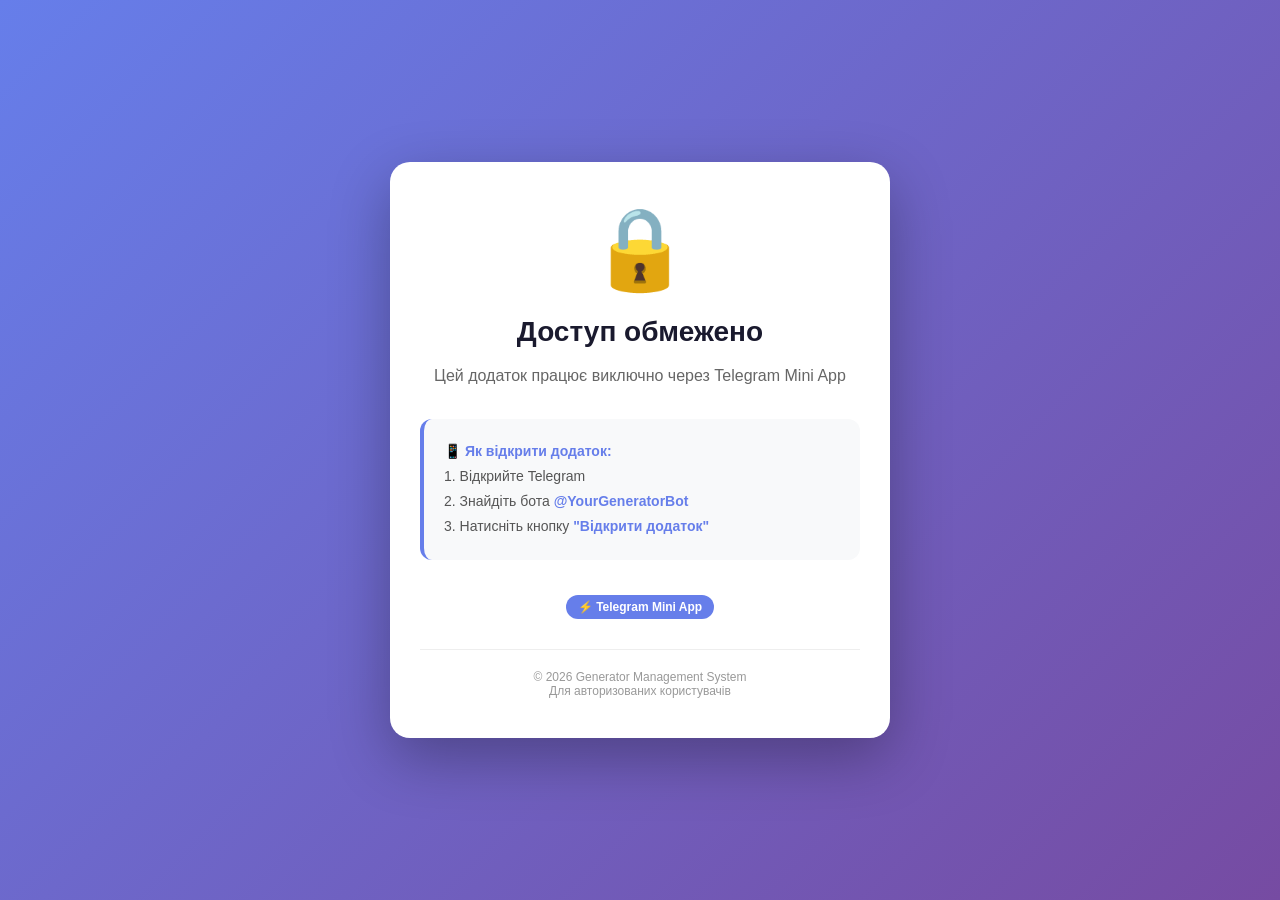
==== webapp/block.html @ be591e9b "Add: заглушка для прямого доступу до webapp" ====
<!DOCTYPE html>
<html lang="uk">
<head>
    <meta charset="UTF-8">
    <meta name="viewport" content="width=device-width, initial-scale=1.0">
    <title>⚡ Генератор</title>
    <style>
        * {
            margin: 0;
            padding: 0;
            box-sizing: border-box;
        }

        body {
            font-family: -apple-system, BlinkMacSystemFont, 'Segoe UI', Roboto, Helvetica, Arial, sans-serif;
            background: linear-gradient(135deg, #667eea 0%, #764ba2 100%);
            min-height: 100vh;
            display: flex;
            align-items: center;
            justify-content: center;
            padding: 20px;
            color: #333;
        }

        .block-container {
            background: white;
            border-radius: 20px;
            box-shadow: 0 20px 60px rgba(0, 0, 0, 0.3);
            max-width: 500px;
            width: 100%;
            padding: 40px 30px;
            text-align: center;
            animation: slideUp 0.6s ease-out;
        }

        @keyframes slideUp {
            from {
                opacity: 0;
                transform: translateY(30px);
            }
            to {
                opacity: 1;
                transform: translateY(0);
            }
        }

        .icon {
            font-size: 80px;
            margin-bottom: 20px;
            animation: bounce 2s infinite;
        }

        @keyframes bounce {
            0%, 100% { transform: translateY(0); }
            50% { transform: translateY(-10px); }
        }

        h1 {
            font-size: 28px;
            font-weight: 700;
            margin-bottom: 15px;
            color: #1a1a2e;
        }

        .subtitle {
            font-size: 16px;
            color: #666;
            margin-bottom: 30px;
            line-height: 1.6;
        }

        .info-box {
            background: #f8f9fa;
            border-radius: 12px;
            padding: 20px;
            margin: 25px 0;
            border-left: 4px solid #667eea;
        }

        .info-box p {
            font-size: 14px;
            color: #555;
            line-height: 1.8;
            text-align: left;
        }

        .info-box strong {
            color: #667eea;
            font-weight: 600;
        }

        .telegram-btn {
            display: inline-flex;
            align-items: center;
            justify-content: center;
            gap: 10px;
            background: linear-gradient(135deg, #667eea 0%, #764ba2 100%);
            color: white;
            text-decoration: none;
            padding: 15px 30px;
            border-radius: 12px;
            font-size: 16px;
            font-weight: 600;
            transition: all 0.3s ease;
            box-shadow: 0 4px 15px rgba(102, 126, 234, 0.4);
            margin-top: 10px;
        }

        .telegram-btn:hover {
            transform: translateY(-2px);
            box-shadow: 0 6px 20px rgba(102, 126, 234, 0.6);
        }

        .telegram-btn:active {
            transform: translateY(0);
        }

        .footer {
            margin-top: 30px;
            padding-top: 20px;
            border-top: 1px solid #eee;
            font-size: 12px;
            color: #999;
        }

        .badge {
            display: inline-block;
            background: #667eea;
            color: white;
            padding: 5px 12px;
            border-radius: 20px;
            font-size: 12px;
            font-weight: 600;
            margin-top: 10px;
        }

        @media (max-width: 480px) {
            .block-container {
                padding: 30px 20px;
            }
            h1 {
                font-size: 24px;
            }
            .icon {
                font-size: 60px;
            }
        }
    </style>
</head>
<body>
    <div class="block-container">
        <div class="icon">🔒</div>
        <h1>Доступ обмежено</h1>
        <p class="subtitle">Цей додаток працює виключно через Telegram Mini App</p>
        
        <div class="info-box">
            <p>
                <strong>📱 Як відкрити додаток:</strong><br>
                1. Відкрийте Telegram<br>
                2. Знайдіть бота <strong>@YourGeneratorBot</strong><br>
                3. Натисніть кнопку <strong>"Відкрити додаток"</strong>
            </p>
        </div>

        <span class="badge">⚡ Telegram Mini App</span>

        <div class="footer">
            © 2026 Generator Management System<br>
            Для авторизованих користувачів
        </div>
    </div>

    <script>
        // Анімація іконки при завантаженні
        document.addEventListener('DOMContentLoaded', () => {
            const icon = document.querySelector('.icon');
            icon.style.opacity = '0';
            setTimeout(() => {
                icon.style.transition = 'opacity 0.6s ease-out';
                icon.style.opacity = '1';
            }, 200);
        });
    </script>
</body>
</html>
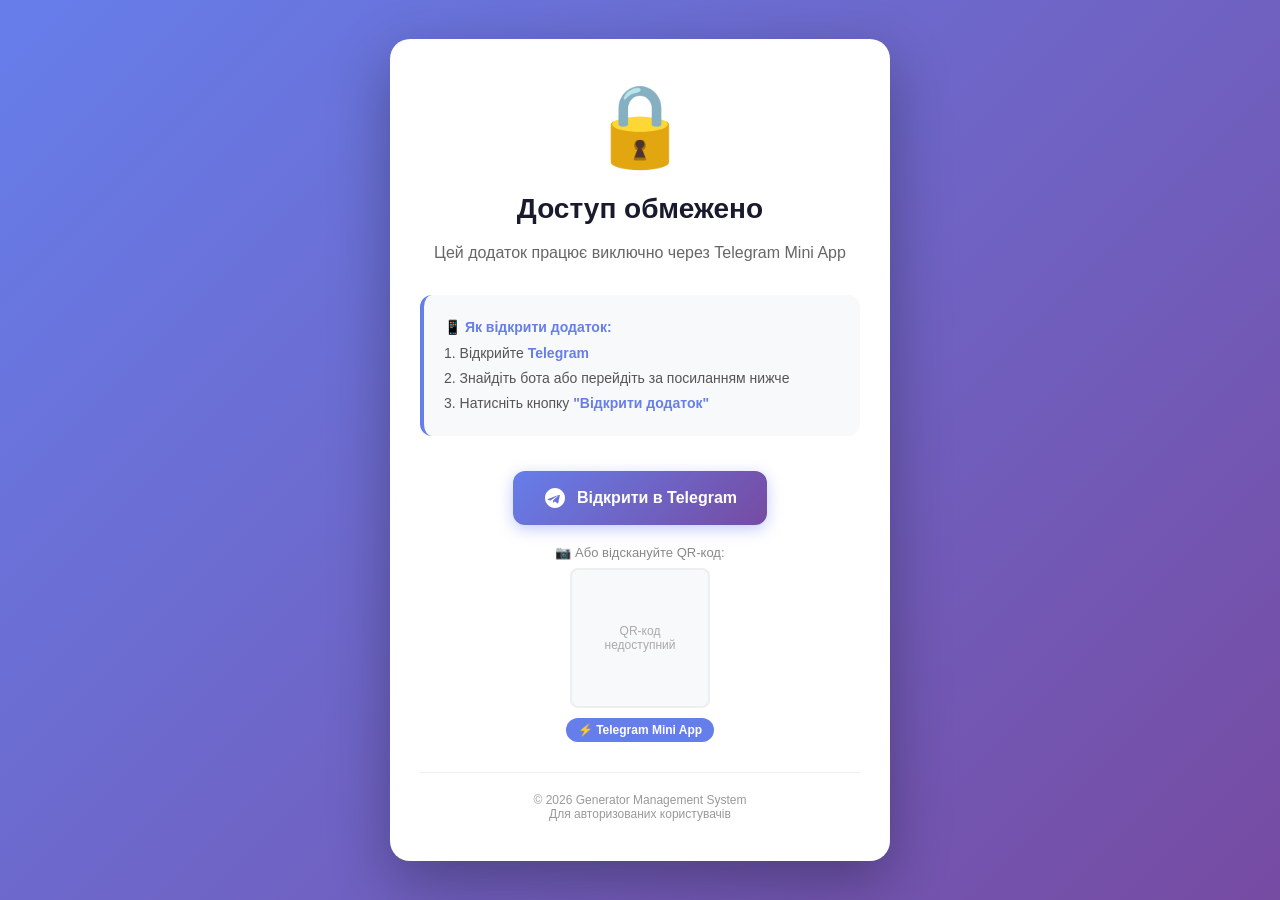
==== commit 1a28071e: "Add admin audit log, backup script, rate limiting, service worker, and block.html improvements Co-au" ====
--- a/webapp/block.html
+++ b/webapp/block.html
@@ -156,10 +156,25 @@
         <div class="info-box">
             <p>
                 <strong>📱 Як відкрити додаток:</strong><br>
-                1. Відкрийте Telegram<br>
-                2. Знайдіть бота <strong>@YourGeneratorBot</strong><br>
+                1. Відкрийте <strong>Telegram</strong><br>
+                2. Знайдіть бота або перейдіть за посиланням нижче<br>
                 3. Натисніть кнопку <strong>"Відкрити додаток"</strong>
             </p>
+        </div>
+
+        <a class="telegram-btn" href="https://t.me/YourGeneratorBot?start=open" target="_blank" rel="noopener">
+            <svg width="24" height="24" viewBox="0 0 24 24" fill="none" xmlns="http://www.w3.org/2000/svg">
+                <path d="M12 2C6.477 2 2 6.477 2 12s4.477 10 10 10 10-4.477 10-10S17.523 2 12 2zm4.93 6.93l-1.68 7.93c-.12.56-.46.7-.93.43l-2.57-1.89-1.24 1.19c-.14.14-.25.25-.51.25l.18-2.6 4.74-4.27c.21-.18-.04-.28-.32-.1L7.38 14.6l-2.54-.8c-.55-.17-.56-.55.12-.81l9.92-3.83c.46-.17.86.11.71.81l.34-.87z" fill="white"/>
+            </svg>
+            Відкрити в Telegram
+        </a>
+
+        <!-- QR-код для швидкого доступу -->
+        <div style="margin-top:20px;">
+            <p style="font-size:13px;color:#888;margin-bottom:8px;">📷 Або відскануйте QR-код:</p>
+            <div id="qr-placeholder" style="width:140px;height:140px;margin:0 auto;border:2px solid #eee;border-radius:8px;display:flex;align-items:center;justify-content:center;background:#f8f9fa;">
+                <canvas id="qr-canvas" width="140" height="140"></canvas>
+            </div>
         </div>
 
         <span class="badge">⚡ Telegram Mini App</span>
@@ -179,6 +194,21 @@
                 icon.style.transition = 'opacity 0.6s ease-out';
                 icon.style.opacity = '1';
             }, 200);
+
+            // Simple QR code fallback using a free QR API
+            const botUrl = 'https://t.me/YourGeneratorBot?start=open';
+            const qrApiUrl = `https://api.qrserver.com/v1/create-qr-code/?size=140x140&data=${encodeURIComponent(botUrl)}`;
+            const canvas = document.getElementById('qr-canvas');
+            const img = new Image();
+            img.onload = () => {
+                const ctx = canvas.getContext('2d');
+                ctx.drawImage(img, 0, 0, 140, 140);
+            };
+            img.onerror = () => {
+                const placeholder = document.getElementById('qr-placeholder');
+                placeholder.innerHTML = '<span style="font-size:12px;color:#aaa;text-align:center;padding:10px;">QR-код<br>недоступний</span>';
+            };
+            img.src = qrApiUrl;
         });
     </script>
 </body>
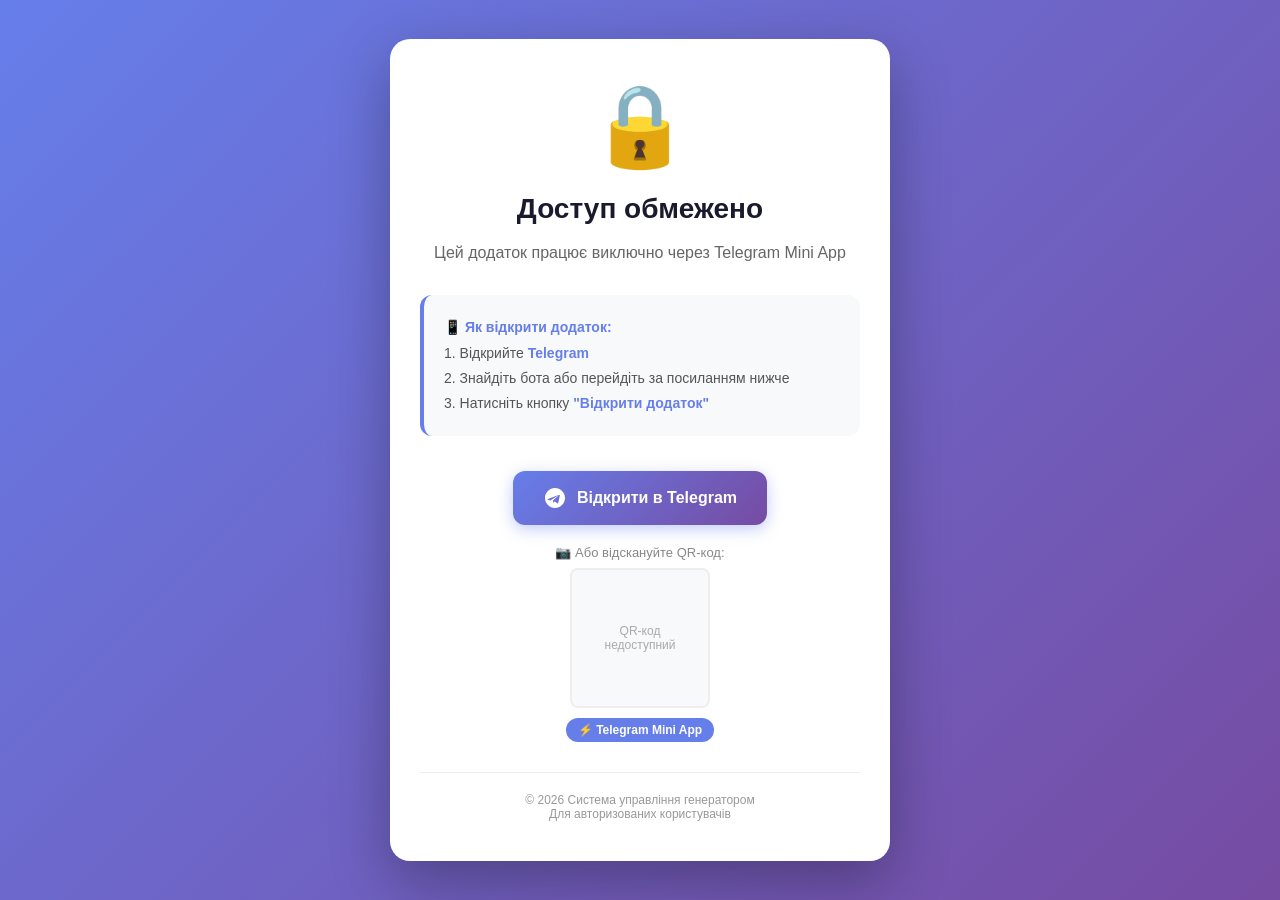
==== commit c89a90ed: "Виправлення помилок та перекладу інтерфейсу webapp і бота Co-authored-by: imeromua <245274796+imerom" ====
--- a/webapp/block.html
+++ b/webapp/block.html
@@ -162,7 +162,7 @@
             </p>
         </div>
 
-        <a class="telegram-btn" href="https://t.me/YourGeneratorBot?start=open" target="_blank" rel="noopener">
+        <a class="telegram-btn" href="https://t.me/generatorx016_bot?start=open" target="_blank" rel="noopener">
             <svg width="24" height="24" viewBox="0 0 24 24" fill="none" xmlns="http://www.w3.org/2000/svg">
                 <path d="M12 2C6.477 2 2 6.477 2 12s4.477 10 10 10 10-4.477 10-10S17.523 2 12 2zm4.93 6.93l-1.68 7.93c-.12.56-.46.7-.93.43l-2.57-1.89-1.24 1.19c-.14.14-.25.25-.51.25l.18-2.6 4.74-4.27c.21-.18-.04-.28-.32-.1L7.38 14.6l-2.54-.8c-.55-.17-.56-.55.12-.81l9.92-3.83c.46-.17.86.11.71.81l.34-.87z" fill="white"/>
             </svg>
@@ -180,7 +180,7 @@
         <span class="badge">⚡ Telegram Mini App</span>
 
         <div class="footer">
-            © 2026 Generator Management System<br>
+            © 2026 Система управління генератором<br>
             Для авторизованих користувачів
         </div>
     </div>
@@ -196,7 +196,7 @@
             }, 200);
 
             // Simple QR code fallback using a free QR API
-            const botUrl = 'https://t.me/YourGeneratorBot?start=open';
+            const botUrl = 'https://t.me/generatorx016_bot?start=open';
             const qrApiUrl = `https://api.qrserver.com/v1/create-qr-code/?size=140x140&data=${encodeURIComponent(botUrl)}`;
             const canvas = document.getElementById('qr-canvas');
             const img = new Image();
